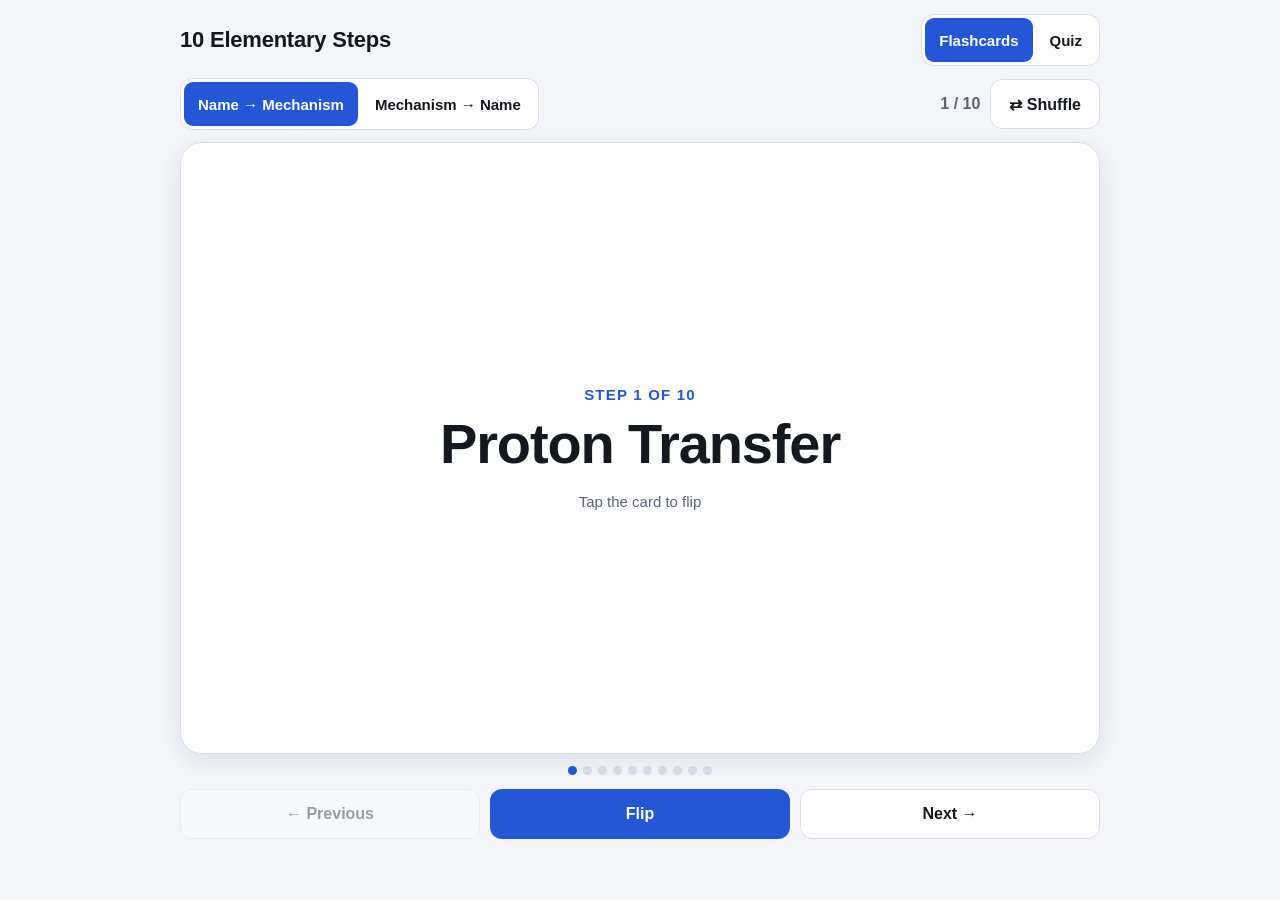
==== elementary-steps-flashcards.html @ 94fb48ea "Add Elementary Steps flashcard app Offline single-file HTML flashcards and multiple-choice quiz for " ====
<!DOCTYPE html>
<html lang="en">
<head>
<meta charset="utf-8">
<meta name="viewport" content="width=device-width, initial-scale=1, viewport-fit=cover">
<meta name="apple-mobile-web-app-capable" content="yes">
<meta name="apple-mobile-web-app-title" content="Elementary Steps">
<title>Elementary Steps Flashcards</title>
<style>
:root{
  --bg:#f3f5f9; --panel:#fff; --ink:#14181f; --muted:#5b6575; --line:#d9dee8;
  --accent:#2457d6; --accent-ink:#fff; --good:#1f8a4c; --good-bg:#e1f5e9; --bad:#c0392b; --bad-bg:#fbe5e2;
  --shadow:0 6px 24px rgba(20,30,60,.10);
}
@media (prefers-color-scheme: dark){
  :root{ --bg:#0f131a; --panel:#1b212c; --ink:#eef1f6; --muted:#9aa5b8; --line:#2d3646;
    --accent:#6b93ff; --accent-ink:#0b1020; --good:#5fd08b; --good-bg:#16301f; --bad:#ff8a7a; --bad-bg:#3a1b17;
    --shadow:0 6px 24px rgba(0,0,0,.4);}
}
*{box-sizing:border-box;-webkit-tap-highlight-color:transparent}
html,body{margin:0;background:var(--bg);color:var(--ink);
  font-family:-apple-system,BlinkMacSystemFont,"SF Pro Text","Segoe UI",Roboto,sans-serif;}
body{min-height:100vh;padding:max(14px,env(safe-area-inset-top)) max(16px,env(safe-area-inset-right)) max(16px,env(safe-area-inset-bottom)) max(16px,env(safe-area-inset-left));}
.wrap{max-width:920px;margin:0 auto}
header{display:flex;flex-wrap:wrap;gap:10px;align-items:center;justify-content:space-between;margin-bottom:12px}
h1{font-size:22px;margin:0;letter-spacing:-.01em}
.seg{display:inline-flex;background:var(--panel);border:1px solid var(--line);border-radius:12px;padding:3px;gap:3px}
.seg button{border:0;background:transparent;color:var(--ink);font-weight:600;font-size:15px;font-family:inherit;padding:10px 14px;border-radius:9px;min-height:44px;cursor:pointer}
.seg button.on{background:var(--accent);color:var(--accent-ink)}
.bar{display:flex;flex-wrap:wrap;gap:10px;align-items:center;justify-content:space-between;margin-bottom:12px}
.btn{border:1px solid var(--line);background:var(--panel);color:var(--ink);font-weight:600;font-size:16px;font-family:inherit;border-radius:12px;padding:12px 18px;min-height:50px;cursor:pointer}
.btn:active{transform:scale(.98)}
.btn.primary{background:var(--accent);color:var(--accent-ink);border-color:transparent}
.btn[disabled]{opacity:.4}
.count{font-weight:700;color:var(--muted);font-variant-numeric:tabular-nums}
.dots{display:flex;gap:6px;justify-content:center;margin:12px 0 0}
.dots i{width:9px;height:9px;border-radius:50%;background:var(--line)}
.dots i.cur{background:var(--accent)}

/* flip card */
.scene{perspective:1400px;height:clamp(430px,68vh,640px)}
.card{position:relative;width:100%;height:100%;transform-style:preserve-3d;transition:transform .5s cubic-bezier(.3,.7,.2,1);cursor:pointer}
.card.flipped{transform:rotateY(180deg)}
.face{position:absolute;inset:0;background:var(--panel);border:1px solid var(--line);border-radius:22px;box-shadow:var(--shadow);
  backface-visibility:hidden;-webkit-backface-visibility:hidden;display:flex;flex-direction:column;overflow:hidden}
.face.back{transform:rotateY(180deg)}
.face .scroll{flex:1;overflow-y:auto;-webkit-overflow-scrolling:touch;padding:22px 26px;display:flex;flex-direction:column;align-items:center}
.face .center{margin:auto;text-align:center}
.num{font-size:15px;font-weight:700;color:var(--accent);letter-spacing:.08em;text-transform:uppercase}
.big{font-size:clamp(30px,6vw,56px);font-weight:800;letter-spacing:-.02em;line-height:1.1;margin:10px 0}
.hint{color:var(--muted);font-size:15px;margin-top:18px}
.name-sm{font-size:24px;font-weight:800;margin:2px 0 10px;text-align:center}
.draw{background:#fff;border-radius:14px;border:1px solid #e3e7ee;padding:6px;width:100%;max-width:640px}
.draw svg{width:100%;height:auto;display:block}
.desc{max-width:640px;margin-top:14px;font-size:18px;line-height:1.5;text-align:left;width:100%}
.desc p{margin:0 0 8px}
.desc .key{background:var(--good-bg);border-left:4px solid var(--good);padding:8px 12px;border-radius:8px;margin-top:8px;font-size:16px}
.navrow{display:flex;gap:10px;margin-top:14px}
.navrow .btn{flex:1}

/* quiz */
.qcard{background:var(--panel);border:1px solid var(--line);border-radius:22px;box-shadow:var(--shadow);padding:22px 26px}
.qprompt{font-size:20px;font-weight:700;margin:4px 0 14px;text-align:center}
.qdesc{font-size:20px;line-height:1.5;text-align:center;margin:10px auto 18px;max-width:680px}
.opts{display:grid;grid-template-columns:1fr 1fr;gap:12px;margin-top:16px}
@media (max-width:640px){.opts{grid-template-columns:1fr}}
.opt{border:2px solid var(--line);background:var(--panel);color:var(--ink);font-weight:700;font-size:18px;font-family:inherit;border-radius:14px;padding:16px;min-height:64px;text-align:left;cursor:pointer}
.opt.good{border-color:var(--good);background:var(--good-bg)}
.opt.bad{border-color:var(--bad);background:var(--bad-bg)}
.opt[disabled]{cursor:default}
.explain{margin-top:16px;padding:12px 14px;border-radius:12px;background:var(--bg);font-size:17px;line-height:1.5}
.score{font-size:64px;font-weight:800;text-align:center;margin:10px 0}
.missed{margin:10px auto;max-width:520px;padding-left:20px;font-size:18px;line-height:1.7}
.center-col{display:flex;flex-direction:column;align-items:center;gap:12px}
.hidden{display:none!important}
</style>
</head>
<body>
<!-- shared arrowhead markers (kept visible so Safari renders them in every card) -->
<svg width="0" height="0" style="position:absolute" aria-hidden="true">
  <defs>
    <marker id="ahR" viewBox="0 0 10 10" refX="9" refY="5" markerWidth="11" markerHeight="11" markerUnits="userSpaceOnUse" orient="auto-start-reverse"><path d="M0,1 L10,5 L0,9 z" fill="#d62828"/></marker>
    <marker id="ahK" viewBox="0 0 10 10" refX="9" refY="5" markerWidth="12" markerHeight="12" markerUnits="userSpaceOnUse" orient="auto-start-reverse"><path d="M0,1 L10,5 L0,9 z" fill="#111"/></marker>
    <marker id="ahG" viewBox="0 0 10 10" refX="9" refY="5" markerWidth="9" markerHeight="9" markerUnits="userSpaceOnUse" orient="auto-start-reverse"><path d="M0,1 L10,5 L0,9 z" fill="#6b705c"/></marker>
  </defs>
</svg>

<div class="wrap">
  <header>
    <h1>10 Elementary Steps</h1>
    <div class="seg" id="modeSeg">
      <button data-mode="study" class="on">Flashcards</button>
      <button data-mode="quiz">Quiz</button>
    </div>
  </header>

  <!-- STUDY -->
  <section id="study">
    <div class="bar">
      <div class="seg" id="dirSeg">
        <button data-dir="name" class="on">Name → Mechanism</button>
        <button data-dir="mech">Mechanism → Name</button>
      </div>
      <div style="display:flex;gap:10px;align-items:center">
        <span class="count" id="count">1 / 10</span>
        <button class="btn" id="shuffleBtn">⇄ Shuffle</button>
      </div>
    </div>
    <div class="scene"><div class="card" id="card">
      <div class="face front" id="front"></div>
      <div class="face back" id="back"></div>
    </div></div>
    <div class="dots" id="dots"></div>
    <div class="navrow">
      <button class="btn" id="prev">← Previous</button>
      <button class="btn primary" id="flip">Flip</button>
      <button class="btn" id="next">Next →</button>
    </div>
  </section>

  <!-- QUIZ -->
  <section id="quiz" class="hidden">
    <div class="bar">
      <span class="count" id="qcount"></span>
      <span class="count" id="qscore"></span>
    </div>
    <div class="qcard" id="qbody"></div>
  </section>
</div>

<script>
/* ---------- SVG drawing helpers ---------- */
const INK='#111', RED='#d62828', GRAY='#6b705c', BLUE='#0a6ebd', TEAL='#0a9396';
const T=(x,y,s,o={})=>`<text x="${x}" y="${y}" font-size="${o.s||15}" text-anchor="${o.a||'middle'}" fill="${o.c||INK}" font-weight="${o.w||400}"${o.i?' font-style="italic"':''}>${s}</text>`;
const A=(x,cy,s,c)=>`<text x="${x}" y="${cy+8}" font-size="23" text-anchor="middle" fill="${c||INK}" font-weight="500">${s}</text>`;
const B=(x1,y1,x2,y2)=>`<line x1="${x1}" y1="${y1}" x2="${x2}" y2="${y2}" stroke="${INK}" stroke-width="2.2" stroke-linecap="round"/>`;
const DBh=(x1,x2,y)=>B(x1,y-3.5,x2,y-3.5)+B(x1,y+3.5,x2,y+3.5);
const DBv=(x,y1,y2)=>B(x-3.5,y1,x-3.5,y2)+B(x+3.5,y1,x+3.5,y2);
const AR=d=>`<path d="${d}" fill="none" stroke="${RED}" stroke-width="2.4" stroke-linecap="round" marker-end="url(#ahR)"/>`;
const RX=(x1,x2,y)=>`<line x1="${x1}" y1="${y}" x2="${x2}" y2="${y}" stroke="${INK}" stroke-width="2.2" marker-end="url(#ahK)"/>`;
const LP=(x,y)=>`<circle cx="${x-4}" cy="${y}" r="2.3" fill="${INK}"/><circle cx="${x+4}" cy="${y}" r="2.3" fill="${INK}"/>`;
const CH=(x,y,sign)=>`<circle cx="${x}" cy="${y}" r="7.5" fill="#fff" stroke="${INK}" stroke-width="1.3"/><path d="M${x-3.6} ${y}H${x+3.6}${sign==='+'?`M${x} ${y-3.6}V${y+3.6}`:''}" stroke="${INK}" stroke-width="1.4" fill="none"/>`;
const PLUS=(x,y)=>T(x,y+8,'+',{s:24});
const NOTE=(tx,ty,fx,label,anchor)=>T(tx,ty,label,{s:14,c:GRAY,i:1,a:anchor||'middle'})+
  `<line x1="${fx[0]}" y1="${fx[1]}" x2="${fx[2]}" y2="${fx[3]}" stroke="${GRAY}" stroke-width="1.6" stroke-dasharray="3 3" marker-end="url(#ahG)"/>`;
const LBL=(x,y,s)=>T(x,y,s,{s:15,w:700});
const svg=(w,h,body)=>`<svg viewBox="0 0 ${w} ${h}" xmlns="http://www.w3.org/2000/svg" role="img">${body}</svg>`;

/* ---------- Diagrams ---------- */
const D={};

D.proton=()=>svg(600,175,
  A(55,95,'B')+LP(55,72)+CH(73,80,'-')+PLUS(108,95)+A(150,95,'H')+B(162,95,184,95)+A(196,95,'A')+
  AR('M 58 64 Q 105 14 148 78')+AR('M 173 91 Q 178 52 197 76')+
  RX(245,325,95)+
  A(385,95,'B')+B(397,95,419,95)+A(431,95,'H')+PLUS(478,95)+A(520,95,'A')+LP(520,72)+CH(538,80,'-')+
  LBL(55,145,'Base')+LBL(173,145,'Acid'));

D.sn2=()=>svg(600,180,
  A(50,95,'Nu')+LP(50,72)+CH(72,80,'-')+PLUS(105,95)+A(145,95,'R')+B(157,95,179,95)+A(191,95,'L')+
  AR('M 54 64 Q 100 14 143 78')+AR('M 168 91 Q 176 52 191 76')+
  NOTE(215,24,[225,32,200,70],'Leaving group','start')+
  RX(250,330,95)+
  A(385,95,'Nu')+B(401,95,425,95)+A(437,95,'R')+PLUS(480,95)+A(520,95,'L')+LP(520,72)+CH(538,80,'-')+
  LBL(50,145,'Nucleophile')+LBL(168,145,'Substrate')+T(168,163,'(Electrophile)',{s:14,w:700}));

D.coord=()=>svg(600,180,
  A(55,95,'B')+LP(55,72)+CH(73,80,'-')+PLUS(108,95)+
  A(165,95,'A')+CH(183,80,'+')+B(165,83,165,55)+B(156,103,136,120)+B(174,103,194,120)+
  AR('M 58 64 Q 105 18 158 80')+RX(255,335,95)+
  A(385,95,'B')+B(397,95,420,95)+A(432,95,'A')+B(432,83,432,55)+B(423,103,403,120)+B(441,103,461,120)+
  LBL(55,148,'Lewis base')+T(55,165,'(Nucleophile)',{s:14,w:700})+
  LBL(170,148,'Lewis acid')+T(170,165,'(Electrophile)',{s:14,w:700})+
  LBL(432,148,'Lewis adduct'));

D.heter=()=>svg(600,175,
  A(120,95,'R')+B(132,95,154,95)+A(166,95,'L')+
  AR('M 143 91 Q 148 54 166 76')+NOTE(250,30,[245,38,176,72],'Leaving group','start')+
  RX(235,315,95)+
  A(380,95,'R')+CH(397,80,'+')+PLUS(440,95)+A(480,95,'L')+LP(480,72)+CH(498,80,'-')+
  LBL(143,145,'Substrate'));

D.nucadd=()=>svg(600,180,
  A(55,100,'Nu')+LP(55,77)+CH(77,85,'-')+PLUS(112,100)+
  A(200,100,'C')+DBv(200,88,62)+A(200,48,'Z')+B(190,108,170,125)+B(210,108,230,125)+T(226,86,'δ+',{s:14,c:TEAL,w:700})+
  AR('M 58 70 Q 110 24 190 92')+AR('M 207 80 Q 226 64 212 50')+
  NOTE(285,24,[280,32,208,66],'Polar π bond','start')+
  RX(285,355,100)+
  A(470,48,'Z')+LP(470,25)+CH(488,33,'-')+B(470,61,470,88)+A(470,100,'C')+A(405,100,'Nu')+B(421,100,458,100)+B(481,108,501,125)+B(479,93,499,78)+
  LBL(55,152,'Nucleophile')+LBL(200,152,'Electrophile'));

D.nucelim=()=>svg(600,180,
  A(190,48,'Z')+LP(190,25)+CH(208,33,'-')+B(190,61,190,88)+A(190,100,'C')+B(180,108,160,125)+B(198,92,218,78)+B(200,108,222,122)+A(236,132,'L')+
  AR('M 185 22 Q 148 58 187 78')+AR('M 210 112 Q 240 102 238 122')+
  NOTE(310,160,[305,154,248,138],'Leaving group','start')+
  RX(285,355,100)+
  A(440,48,'Z')+DBv(440,62,88)+A(440,100,'C')+B(430,108,410,125)+B(450,108,470,125)+PLUS(505,100)+A(548,100,'L')+LP(548,77)+CH(566,85,'-')+
  NOTE(500,24,[490,32,448,64],'Polar π bond','start'));

D.e2=()=>svg(600,275,
  A(45,75,'B')+LP(45,52)+CH(63,60,'-')+PLUS(92,75)+
  A(125,75,'H')+B(138,75,158,75)+A(170,75,'C')+B(182,75,208,75)+A(220,75,'C')+B(232,75,254,75)+A(266,75,'L')+
  B(170,63,170,38)+B(170,87,170,112)+B(220,63,220,38)+B(220,87,220,112)+
  T(170,130,'β',{s:15,c:BLUE,w:700})+T(220,130,'α',{s:15,c:BLUE,w:700})+
  AR('M 48 46 Q 90 4 124 62')+AR('M 147 68 Q 168 30 192 68')+AR('M 243 68 Q 258 38 266 60')+
  NOTE(335,24,[330,30,274,58],'Leaving group','start')+
  `<path d="M 315 75 H 350 V 178" fill="none" stroke="${INK}" stroke-width="2.2" marker-end="url(#ahK)"/>`+
  LBL(45,152,'Base')+LBL(195,152,'Substrate')+
  A(45,225,'B')+B(57,225,80,225)+A(92,225,'H')+PLUS(137,225)+
  A(185,225,'C')+DBh(197,223,225)+A(235,225,'C')+B(185,213,185,188)+B(185,237,185,262)+B(235,213,235,188)+B(235,237,235,262)+
  PLUS(290,225)+A(330,225,'L')+LP(330,202)+CH(348,210,'-')+
  NOTE(210,172,[210,178,210,218],'New π bond'));

D.eladd=()=>svg(600,180,
  A(100,95,'C')+DBh(112,138,95)+A(150,95,'C')+B(92,86,74,68)+B(92,104,74,122)+B(158,86,176,68)+B(158,104,176,122)+
  PLUS(210,95)+A(255,95,'E')+CH(272,80,'+')+
  AR('M 125 88 Q 190 8 250 78')+NOTE(40,26,[85,34,118,84],'Nonpolar π bond','start')+
  RX(315,385,95)+
  A(430,95,'C')+CH(446,80,'+')+B(422,86,404,68)+B(422,104,404,122)+B(442,95,468,95)+A(480,95,'C')+B(480,83,480,60)+B(480,107,480,130)+B(492,95,514,95)+A(526,95,'E')+
  LBL(125,152,'Nucleophile')+LBL(255,152,'Electrophile'));

D.elelim=()=>svg(600,175,
  A(120,95,'C')+CH(136,80,'+')+B(112,86,94,68)+B(112,104,94,122)+B(132,95,158,95)+A(170,95,'C')+B(170,83,170,60)+B(170,107,170,130)+B(182,95,204,95)+A(216,95,'E')+
  AR('M 193 90 Q 164 40 143 84')+
  RX(265,335,95)+
  A(385,95,'C')+B(377,86,359,68)+B(377,104,359,122)+DBh(397,423,95)+A(435,95,'C')+B(443,86,461,68)+B(443,104,461,122)+
  PLUS(495,95)+A(535,95,'E')+CH(552,80,'+')+
  NOTE(410,28,[410,36,410,84],'Nonpolar π bond'));

const rearr=(cy,X,label)=>
  `<rect x="14" y="${cy-20}" width="142" height="40" rx="6" fill="#cdeaf6"/>`+T(85,cy+5,label,{s:15})+
  A(235,cy,'C')+CH(251,cy-15,'+')+B(227,cy-9,211,cy-25)+B(227,cy+9,211,cy+25)+B(247,cy,271,cy)+
  A(283,cy,'C')+B(283,cy-12,283,cy-27)+A(283,cy-40,X,BLUE)+B(283,cy+12,283,cy+34)+B(293,cy+7,311,cy+23)+
  AR(`M 281 ${cy-31} Q 262 ${cy-56} 240 ${cy-10}`)+
  RX(345,405,cy)+
  A(455,cy,'C')+B(447,cy-9,431,cy-25)+B(447,cy+9,431,cy+25)+B(455,cy-12,455,cy-27)+A(455,cy-40,X,BLUE)+B(467,cy,493,cy)+
  A(505,cy,'C')+CH(521,cy-15,'+')+B(505,cy+12,505,cy+34)+B(515,cy+7,533,cy+23);
D.rearr=()=>svg(600,255,rearr(80,'H','1,2-Hydride shift')+rearr(190,'R','1,2-Alkyl shift'));

/* ---------- Card data ---------- */
const STEPS=[
 {n:1,name:'Proton Transfer',d:'proton',
  desc:'A <b>base</b> uses a lone pair to pull an H⁺ off an <b>acid</b>. The H–A bond breaks and its electrons stay on A, giving the conjugate base :A⁻. A new B–H bond forms.',
  key:'Bond formed: B–H · Bond broken: H–A. Same arrows as every acid–base reaction.'},
 {n:2,name:'Bimolecular Nucleophilic Substitution (SN2)',short:'SN2',d:'sn2',
  desc:'A <b>nucleophile</b> attacks an electrophilic carbon with its lone pair while the <b>leaving group</b> leaves, all in <b>one concerted step</b> (backside attack, so the stereocenter inverts). Rate depends on both Nu and the substrate (bimolecular).',
  key:'Nu–R bond forms as R–L breaks, at the same time. Needs a good leaving group; best on methyl and primary carbons.'},
 {n:3,name:'Coordination',d:'coord',
  desc:'A <b>Lewis base</b> (nucleophile) donates a lone pair to an electron-poor <b>Lewis acid</b> (electrophile with an empty orbital), forming a new bond. The product is a <b>Lewis adduct</b>.',
  key:'Only bond formation, no bond breaks. Example: a nucleophile attacking a carbocation. It is the reverse of heterolysis.'},
 {n:4,name:'Heterolysis',d:'heter',
  desc:'A bond to a <b>leaving group</b> breaks unevenly: both bonding electrons go onto the leaving group. This makes a <b>carbocation</b> R⁺ and the anion :L⁻.',
  key:'Only bond breaking. The reverse of coordination. This is the slow first step of SN1 and E1.'},
 {n:5,name:'Nucleophilic Addition',d:'nucadd',
  desc:'A <b>nucleophile</b> attacks the electrophilic atom (δ+) of a <b>polar π bond</b> such as C=O. The π electrons move onto the more electronegative atom Z, which becomes an anion.',
  key:'The π bond is lost (becomes σ). Nu–C forms, and the carbon changes from trigonal planar to tetrahedral.'},
 {n:6,name:'Nucleophile Elimination',d:'nucelim',
  desc:'A lone pair on Z pushes back down to re-form the <b>polar π bond</b> (C=Z) while a <b>leaving group</b> departs from the carbon. The carbon goes from tetrahedral back to trigonal planar.',
  key:'The reverse of nucleophilic addition. Pairs with it in carbonyl substitution (add, then eliminate).'},
 {n:7,name:'Bimolecular Elimination (E2)',short:'E2',d:'e2',
  desc:'A <b>base</b> removes a β-hydrogen while the <b>leaving group</b> leaves the α-carbon, all in <b>one concerted step</b>. A new C=C π bond forms between the α and β carbons.',
  key:'Three arrows: base→H, C–H bond→new π bond, C–L bond→L. The H and L are anti-periplanar. Rate depends on base and substrate.'},
 {n:8,name:'Electrophilic Addition',d:'eladd',
  desc:'A nucleophilic <b>nonpolar π bond</b> (C=C) attacks an <b>electrophile</b> (E⁺). A new C–E σ bond forms and the other carbon is left as a <b>carbocation</b>.',
  key:'The π bond acts as the nucleophile. Example: HBr adding to an alkene (H⁺ is the electrophile).'},
 {n:9,name:'Electrophile Elimination',d:'elelim',
  desc:'The electrons in a C–E bond move to form a <b>nonpolar π bond</b> with the adjacent <b>carbocation</b>, and E leaves as E⁺ (often a proton).',
  key:'The reverse of electrophilic addition. This is the second step of E1: lose H⁺ next to a carbocation to make an alkene.'},
 {n:10,name:'Carbocation Rearrangements',d:'rearr',
  desc:'A neighboring <b>H (1,2-hydride shift)</b> or <b>alkyl group (1,2-alkyl shift)</b> moves with its bonding pair of electrons to the adjacent carbocation. The positive charge moves to the neighboring carbon.',
  key:'Usually happens when it gives a more stable carbocation (e.g. secondary → tertiary).'}
];
STEPS.forEach(s=>s.svg=D[s.d]());

/* ---------- State ---------- */
const $=id=>document.getElementById(id);
let order=STEPS.map((_,i)=>i), idx=0, dir='name', flipped=false;

/* ---------- Flashcards ---------- */
function frontHTML(s){
  return dir==='name'
   ? `<div class="scroll"><div class="center"><div class="num">Step ${s.n} of 10</div><div class="big">${s.name}</div><div class="hint">Tap the card to flip</div></div></div>`
   : `<div class="scroll"><div class="num">Which elementary step is this?</div><div class="center" style="width:100%;display:flex;flex-direction:column;align-items:center"><div class="draw">${s.svg}</div><div class="hint">Tap the card to flip</div></div></div>`;
}
function backHTML(s){
  return dir==='name'
   ? `<div class="scroll"><div class="num">${s.short?s.short+' · ':''}Step ${s.n}</div><div class="draw" style="margin-top:8px">${s.svg}</div><div class="desc"><p>${s.desc}</p><div class="key">${s.key}</div></div></div>`
   : `<div class="scroll"><div class="num">Step ${s.n}</div><div class="name-sm">${s.name}</div><div class="desc"><p>${s.desc}</p><div class="key">${s.key}</div></div></div>`;
}
function render(animateBack){
  const s=STEPS[order[idx]];
  const paint=()=>{
    $('front').innerHTML=frontHTML(s); $('back').innerHTML=backHTML(s);
    $('count').textContent=`${idx+1} / ${STEPS.length}`;
    $('dots').innerHTML=order.map((_,i)=>`<i class="${i===idx?'cur':''}"></i>`).join('');
    $('prev').disabled=idx===0; $('next').disabled=idx===STEPS.length-1;
  };
  if(animateBack&&flipped){ setFlip(false); setTimeout(paint,260); } else paint();
}
function setFlip(v){flipped=v;$('card').classList.toggle('flipped',v);$('flip').textContent=v?'Flip back':'Flip';}
function go(d){const n=idx+d; if(n<0||n>=STEPS.length)return; idx=n; render(true);}
$('card').addEventListener('click',()=>setFlip(!flipped));
$('flip').addEventListener('click',()=>setFlip(!flipped));
$('prev').addEventListener('click',()=>go(-1));
$('next').addEventListener('click',()=>go(1));
$('shuffleBtn').addEventListener('click',()=>{
  const sh=[...order]; for(let i=sh.length-1;i>0;i--){const j=Math.floor(Math.random()*(i+1));[sh[i],sh[j]]=[sh[j],sh[i]];}
  order=sh; idx=0; render(true);
});
$('dirSeg').addEventListener('click',e=>{
  const b=e.target.closest('button'); if(!b)return; dir=b.dataset.dir;
  [...$('dirSeg').children].forEach(x=>x.classList.toggle('on',x===b));
  setFlip(false); render(false);
});
document.addEventListener('keydown',e=>{
  if($('study').classList.contains('hidden'))return;
  if(e.key==='ArrowRight')go(1); else if(e.key==='ArrowLeft')go(-1); else if(e.key===' '){e.preventDefault();setFlip(!flipped);}
});
/* swipe */
let tx=null,ty=null;
$('card').addEventListener('touchstart',e=>{tx=e.touches[0].clientX;ty=e.touches[0].clientY;},{passive:true});
$('card').addEventListener('touchend',e=>{
  if(tx===null)return; const dx=e.changedTouches[0].clientX-tx, dy=e.changedTouches[0].clientY-ty; tx=null;
  if(Math.abs(dx)>70&&Math.abs(dx)>Math.abs(dy)*1.5){ e.preventDefault(); go(dx<0?1:-1); }
});

/* ---------- Quiz ---------- */
let Q=[], qi=0, score=0, missed=[], answered=false;
const shuffle=a=>{a=[...a];for(let i=a.length-1;i>0;i--){const j=Math.floor(Math.random()*(i+1));[a[i],a[j]]=[a[j],a[i]];}return a;};
function startQuiz(list){
  Q=shuffle(list).map(s=>({s,type:Math.random()<.5?'draw':'desc',opts:shuffle([s,...shuffle(STEPS.filter(x=>x!==s)).slice(0,3)])}));
  qi=0;score=0;missed=[];renderQ();
}
function renderQ(){
  const body=$('qbody');
  if(qi>=Q.length){
    $('qcount').textContent='Done'; $('qscore').textContent=`${score} / ${Q.length}`;
    body.innerHTML=`<div class="center-col"><div class="num">Quiz complete</div><div class="score">${score} / ${Q.length}</div>
      ${missed.length?`<div style="font-weight:700">Review these:</div><ul class="missed">${missed.map(m=>`<li>${m.n}. ${m.name}</li>`).join('')}</ul>`:'<div style="font-size:20px">Perfect score! 🎉</div>'}
      <div style="display:flex;gap:10px;flex-wrap:wrap;justify-content:center">
        ${missed.length?'<button class="btn primary" id="retryMissed">Retry missed</button>':''}
        <button class="btn ${missed.length?'':'primary'}" id="restartQ">New quiz (all 10)</button>
        <button class="btn" id="toCards">Back to flashcards</button></div></div>`;
    if(missed.length)$('retryMissed').onclick=()=>startQuiz(missed);
    $('restartQ').onclick=()=>startQuiz(STEPS);
    $('toCards').onclick=()=>setMode('study');
    return;
  }
  const q=Q[qi]; answered=false;
  $('qcount').textContent=`Question ${qi+1} / ${Q.length}`; $('qscore').textContent=`Score: ${score}`;
  const prompt=q.type==='draw'
    ?`<div class="qprompt">Which elementary step is shown?</div><div class="draw" style="margin:0 auto">${q.s.svg}</div>`
    :`<div class="qprompt">Which elementary step is described?</div><div class="qdesc">${q.s.desc.replace(/\(SN2\)|\(E2\)/g,'')}</div>`;
  body.innerHTML=prompt+`<div class="opts">${q.opts.map((o,i)=>`<button class="opt" data-i="${i}">${o.name}</button>`).join('')}</div><div id="fb"></div>`;
  body.querySelectorAll('.opt').forEach(b=>b.addEventListener('click',()=>answer(+b.dataset.i)));
}
function answer(i){
  if(answered)return; answered=true;
  const q=Q[qi], ok=q.opts[i]===q.s;
  document.querySelectorAll('.opt').forEach((b,k)=>{b.disabled=true; if(q.opts[k]===q.s)b.classList.add('good'); else if(k===i)b.classList.add('bad');});
  if(ok)score++; else if(!missed.includes(q.s))missed.push(q.s);
  $('qscore').textContent=`Score: ${score}`;
  $('fb').innerHTML=`<div class="explain"><b>${ok?'Correct!':'Not quite.'}</b> ${q.type==='draw'?`This is <b>${q.s.name}</b>. ${q.s.desc}`:q.s.key}</div>
    <div style="margin-top:12px"><button class="btn primary" style="width:100%" id="nextQ">${qi===Q.length-1?'See results':'Next question →'}</button></div>`;
  $('nextQ').onclick=()=>{qi++;renderQ();window.scrollTo({top:0});};
  $('fb').scrollIntoView({behavior:'smooth',block:'nearest'});
}

/* ---------- Mode switch ---------- */
function setMode(m){
  [...$('modeSeg').children].forEach(x=>x.classList.toggle('on',x.dataset.mode===m));
  $('study').classList.toggle('hidden',m!=='study'); $('quiz').classList.toggle('hidden',m!=='quiz');
  if(m==='quiz')startQuiz(STEPS);
}
$('modeSeg').addEventListener('click',e=>{const b=e.target.closest('button'); if(b)setMode(b.dataset.mode);});

render(false);
</script>
</body>
</html>
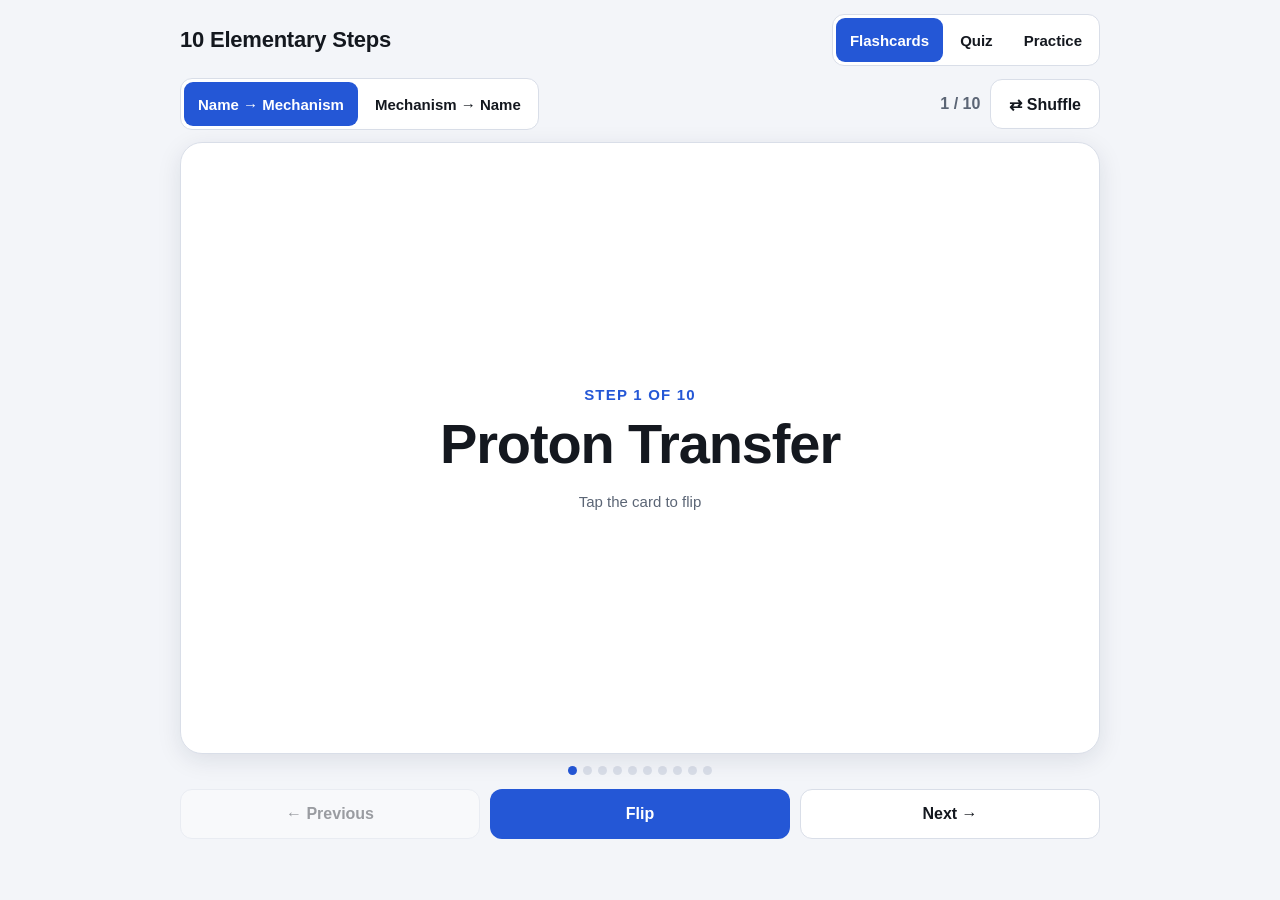
==== commit b49fe836: "Add Practice tab with 10 real SN1/SN2/E1/E2 reactions Order-the-steps and name-the-step modes built " ====
--- a/elementary-steps-flashcards.html
+++ b/elementary-steps-flashcards.html
@@ -73,6 +73,27 @@
 .missed{margin:10px auto;max-width:520px;padding-left:20px;font-size:18px;line-height:1.7}
 .center-col{display:flex;flex-direction:column;align-items:center;gap:12px}
 .hidden{display:none!important}
+
+/* practice reactions */
+.opt[disabled],.slot[disabled]{opacity:1;color:var(--ink);-webkit-text-fill-color:currentColor}
+.rt{font-size:22px;font-weight:800;text-align:center;margin:4px 0;text-wrap:balance}
+.rsub{color:var(--muted);text-align:center;font-size:16px;margin:2px 0 8px}
+.eq{font-size:clamp(18px,3.2vw,26px);text-align:center;background:var(--bg);border:1px solid var(--line);border-radius:12px;padding:16px 14px;margin:10px 0;overflow-x:auto;line-height:1.5}
+.slots{display:flex;flex-direction:column;gap:8px;margin:14px 0}
+.slot{display:flex;gap:12px;align-items:center;border:2px dashed var(--line);background:transparent;color:var(--muted);font-weight:600;font-size:17px;font-family:inherit;min-height:56px;border-radius:12px;padding:10px 14px;text-align:left;cursor:pointer;width:100%}
+.slot.filled{border-style:solid;border-color:var(--accent);color:var(--ink);font-weight:700;background:var(--panel)}
+.slot.good{border-color:var(--good);background:var(--good-bg);color:var(--ink)}
+.slot.bad{border-color:var(--bad);background:var(--bad-bg);color:var(--ink)}
+.sn{flex:none;width:28px;height:28px;border-radius:50%;background:var(--line);color:var(--ink);display:inline-flex;align-items:center;justify-content:center;font-size:15px;font-weight:800}
+.bank{display:flex;flex-wrap:wrap;gap:10px;margin:8px 0 14px}
+.chip{border:2px solid var(--line);background:var(--panel);color:var(--ink);font-weight:700;font-size:17px;font-family:inherit;border-radius:999px;padding:12px 18px;min-height:50px;cursor:pointer}
+.chip[disabled]{opacity:.3;cursor:default}
+.answer-row{display:flex;gap:10px;flex-wrap:wrap}
+.answer-row .btn{flex:1;min-width:140px}
+.review{margin-top:16px;display:flex;flex-direction:column;gap:10px}
+.review .st{background:var(--bg);border-radius:12px;padding:12px 14px;font-size:16px;line-height:1.45}
+.review .st b{display:block;font-size:17px}
+.review .st .eq{margin:8px 0;font-size:clamp(16px,2.6vw,21px);padding:10px}
 </style>
 </head>
 <body>
@@ -91,6 +112,7 @@
     <div class="seg" id="modeSeg">
       <button data-mode="study" class="on">Flashcards</button>
       <button data-mode="quiz">Quiz</button>
+      <button data-mode="practice">Practice</button>
     </div>
   </header>
 
@@ -125,6 +147,18 @@
       <span class="count" id="qscore"></span>
     </div>
     <div class="qcard" id="qbody"></div>
+  </section>
+
+  <!-- PRACTICE REACTIONS -->
+  <section id="practice" class="hidden">
+    <div class="bar">
+      <div class="seg" id="pracSeg">
+        <button data-p="order" class="on">Order the steps</button>
+        <button data-p="name">Name the step</button>
+      </div>
+      <div style="display:flex;gap:14px;flex-wrap:wrap"><span class="count" id="pcount"></span><span class="count" id="pscore"></span></div>
+    </div>
+    <div class="qcard" id="pbody"></div>
   </section>
 </div>
 
@@ -324,55 +358,181 @@
   if(Math.abs(dx)>70&&Math.abs(dx)>Math.abs(dy)*1.5){ e.preventDefault(); go(dx<0?1:-1); }
 });
 
-/* ---------- Quiz ---------- */
-let Q=[], qi=0, score=0, missed=[], answered=false;
+/* ---------- Practice reaction data ---------- */
+/* s = elementary step number (1-10) as listed in the flashcards */
+const REACTIONS=[
+ {title:'Methyl bromide + ammonia',cond:'CH₃Br + 2 NH₃ → CH₃NH₂ + NH₄⁺ Br⁻',steps:[
+  {s:2,eq:'NH₃ + CH₃–Br → CH₃–NH₃⁺ + Br⁻',why:'The lone pair on N attacks the methyl carbon while Br⁻ leaves, all in one step.'},
+  {s:1,eq:'CH₃–NH₃⁺ + NH₃ → CH₃–NH₂ + NH₄⁺',why:'A second NH₃ acts as a base and removes H⁺ from the ammonium ion.'}]},
+ {title:'Ethanol + HBr',cond:'CH₃CH₂OH + HBr → CH₃CH₂Br + H₂O',steps:[
+  {s:1,eq:'CH₃CH₂–OH + H–Br → CH₃CH₂–OH₂⁺ + Br⁻',why:'OH⁻ is a poor leaving group. Protonating it makes H₂O, a good one.'},
+  {s:2,eq:'Br⁻ + CH₃CH₂–OH₂⁺ → CH₃CH₂–Br + H₂O',why:'Primary carbon, so Br⁻ attacks from the back as water leaves, in one step.'}]},
+ {title:'Williamson ether synthesis',cond:'CH₃CH₂OH, NaH; then CH₃I → CH₃CH₂OCH₃',steps:[
+  {s:1,eq:'CH₃CH₂–OH + H⁻ → CH₃CH₂–O⁻ + H₂',why:'Hydride is a strong base. It takes H⁺ from the alcohol to make the alkoxide nucleophile.'},
+  {s:2,eq:'CH₃CH₂–O⁻ + CH₃–I → CH₃CH₂–O–CH₃ + I⁻',why:'The alkoxide attacks the methyl carbon while iodide leaves, in one step.'}]},
+ {title:'tert-Butyl bromide in water',cond:'(CH₃)₃CBr + H₂O → (CH₃)₃COH + HBr',steps:[
+  {s:4,eq:'(CH₃)₃C–Br → (CH₃)₃C⁺ + Br⁻',why:'The tertiary C–Br bond breaks unevenly and makes a stable tertiary carbocation. This is the slow step.'},
+  {s:3,eq:'(CH₃)₃C⁺ + H₂O → (CH₃)₃C–OH₂⁺',why:'A lone pair on water bonds to the carbocation.'},
+  {s:1,eq:'(CH₃)₃C–OH₂⁺ + H₂O → (CH₃)₃C–OH + H₃O⁺',why:'A second water molecule removes H⁺ from the oxonium ion.'}]},
+ {title:'tert-Butyl alcohol + HCl',cond:'(CH₃)₃COH + HCl → (CH₃)₃CCl + H₂O',steps:[
+  {s:1,eq:'(CH₃)₃C–OH + H–Cl → (CH₃)₃C–OH₂⁺ + Cl⁻',why:'Protonation turns the poor leaving group OH into H₂O.'},
+  {s:4,eq:'(CH₃)₃C–OH₂⁺ → (CH₃)₃C⁺ + H₂O',why:'Water leaves with both bonding electrons, making the tertiary carbocation.'},
+  {s:3,eq:'(CH₃)₃C⁺ + Cl⁻ → (CH₃)₃C–Cl',why:'Chloride donates a lone pair to the carbocation (Lewis base + Lewis acid).'}]},
+ {title:'3-Methyl-2-butanol + HBr',cond:'(CH₃)₂CHCH(OH)CH₃ + HBr → (CH₃)₂C(Br)CH₂CH₃',steps:[
+  {s:1,eq:'(CH₃)₂CH–CH(OH)–CH₃ + H–Br → (CH₃)₂CH–CH(OH₂⁺)–CH₃ + Br⁻',why:'Protonate the OH so it can leave as water.'},
+  {s:4,eq:'(CH₃)₂CH–CH(OH₂⁺)–CH₃ → (CH₃)₂CH–CH⁺–CH₃ + H₂O',why:'Water leaves and a secondary carbocation forms.'},
+  {s:10,eq:'(CH₃)₂CH–CH⁺–CH₃ → (CH₃)₂C⁺–CH₂–CH₃',why:'A 1,2-hydride shift moves the cation from secondary to the more stable tertiary carbon.'},
+  {s:3,eq:'(CH₃)₂C⁺–CH₂CH₃ + Br⁻ → (CH₃)₂C(Br)–CH₂CH₃',why:'Bromide bonds to the tertiary carbocation. The Br ends up on the rearranged carbon.'}]},
+ {title:'2-Bromobutane + sodium ethoxide',cond:'CH₃CH(Br)CH₂CH₃ + CH₃CH₂O⁻, heat → 2-butene (major)',steps:[
+  {s:7,eq:'CH₃CH₂O⁻ + CH₃CH(Br)CH₂CH₃ → CH₃CH₂OH + CH₃CH=CHCH₃ + Br⁻',why:'A strong base removes a β-hydrogen as Br⁻ leaves, forming the C=C in one concerted step.'}]},
+ {title:'Ethanol + H₂SO₄ (170 °C)',cond:'CH₃CH₂OH → CH₂=CH₂ + H₂O',steps:[
+  {s:1,eq:'CH₃CH₂–OH + H₂SO₄ → CH₃CH₂–OH₂⁺ + HSO₄⁻',why:'Protonate the OH to make a good leaving group.'},
+  {s:7,eq:'HSO₄⁻ + CH₃CH₂–OH₂⁺ → H₂SO₄ + CH₂=CH₂ + H₂O',why:'A primary substrate cannot form a stable carbocation. The base removes a β-H as water leaves, in one concerted step.'}]},
+ {title:'Cyclohexanol + H₃PO₄, heat',cond:'C₆H₁₁OH → C₆H₁₀ + H₂O',steps:[
+  {s:1,eq:'C₆H₁₁–OH + H₃PO₄ → C₆H₁₁–OH₂⁺ + H₂PO₄⁻',why:'Protonate the OH to make a good leaving group.'},
+  {s:4,eq:'C₆H₁₁–OH₂⁺ → C₆H₁₁⁺ + H₂O',why:'Water leaves and a secondary carbocation forms.'},
+  {s:9,eq:'C₆H₁₁⁺ → C₆H₁₀ + H⁺',why:'The C–H bond next to the cation becomes the new π bond and H leaves as H⁺.'},
+  {s:1,eq:'H⁺ + H₂O → H₃O⁺',why:'The released proton is taken up by a base (here water). Check how your course counts this last step.'}]},
+ {title:'tert-Butyl bromide in hot ethanol (E1)',cond:'(CH₃)₃CBr → (CH₃)₂C=CH₂ + HBr',steps:[
+  {s:4,eq:'(CH₃)₃C–Br → (CH₃)₃C⁺ + Br⁻',why:'The tertiary C–Br bond breaks to give the carbocation. Same slow first step as SN1.'},
+  {s:9,eq:'(CH₃)₃C⁺ → (CH₃)₂C=CH₂ + H⁺',why:'A C–H bond next to the cation becomes the π bond and H leaves as H⁺.'},
+  {s:1,eq:'H⁺ + CH₃CH₂OH → CH₃CH₂OH₂⁺',why:'The solvent takes up the proton. Check how your course counts this last step.'}]}
+];
+const stepLabel=n=>STEPS[n-1].short||STEPS[n-1].name;
+
+/* ---------- Generic multiple-choice runner ---------- */
 const shuffle=a=>{a=[...a];for(let i=a.length-1;i>0;i--){const j=Math.floor(Math.random()*(i+1));[a[i],a[j]]=[a[j],a[i]];}return a;};
-function startQuiz(list){
-  Q=shuffle(list).map(s=>({s,type:Math.random()<.5?'draw':'desc',opts:shuffle([s,...shuffle(STEPS.filter(x=>x!==s)).slice(0,3)])}));
-  qi=0;score=0;missed=[];renderQ();
-}
-function renderQ(){
-  const body=$('qbody');
-  if(qi>=Q.length){
-    $('qcount').textContent='Done'; $('qscore').textContent=`${score} / ${Q.length}`;
-    body.innerHTML=`<div class="center-col"><div class="num">Quiz complete</div><div class="score">${score} / ${Q.length}</div>
-      ${missed.length?`<div style="font-weight:700">Review these:</div><ul class="missed">${missed.map(m=>`<li>${m.n}. ${m.name}</li>`).join('')}</ul>`:'<div style="font-size:20px">Perfect score! 🎉</div>'}
-      <div style="display:flex;gap:10px;flex-wrap:wrap;justify-content:center">
-        ${missed.length?'<button class="btn primary" id="retryMissed">Retry missed</button>':''}
-        <button class="btn ${missed.length?'':'primary'}" id="restartQ">New quiz (all 10)</button>
-        <button class="btn" id="toCards">Back to flashcards</button></div></div>`;
-    if(missed.length)$('retryMissed').onclick=()=>startQuiz(missed);
-    $('restartQ').onclick=()=>startQuiz(STEPS);
-    $('toCards').onclick=()=>setMode('study');
-    return;
+const choices=s=>shuffle([s,...shuffle(STEPS.filter(x=>x!==s)).slice(0,3)]);
+function runSet(o){
+  const body=o.body, qs=o.qs; let qi=0,score=0,missed=[],answered=false;
+  function render(){
+    if(qi>=qs.length){
+      o.count.textContent='Done'; o.score.textContent=`${score} / ${qs.length}`;
+      body.innerHTML=`<div class="center-col"><div class="num">${o.doneTitle||'Quiz complete'}</div><div class="score">${score} / ${qs.length}</div>
+        ${missed.length?`<div style="font-weight:700">Review these:</div><ul class="missed">${missed.map(m=>`<li>${m.label}</li>`).join('')}</ul>`:'<div style="font-size:20px">Perfect score! 🎉</div>'}
+        <div style="display:flex;gap:10px;flex-wrap:wrap;justify-content:center">
+          ${missed.length?'<button class="btn primary" id="retryMissed">Retry missed</button>':''}
+          <button class="btn ${missed.length?'':'primary'}" id="restartQ">New set</button>
+          <button class="btn" id="toCards">Back to flashcards</button></div></div>`;
+      if(missed.length)body.querySelector('#retryMissed').onclick=()=>runSet({...o,qs:shuffle(missed)});
+      body.querySelector('#restartQ').onclick=()=>runSet({...o,qs:o.again()});
+      body.querySelector('#toCards').onclick=()=>setMode('study');
+      return;
+    }
+    const q=qs[qi]; answered=false;
+    o.count.textContent=`Question ${qi+1} / ${qs.length}`; o.score.textContent=`Score: ${score}`;
+    body.innerHTML=q.prompt+`<div class="opts">${q.opts.map((t,i)=>`<button class="opt" data-i="${i}">${t}</button>`).join('')}</div><div id="fb"></div>`;
+    body.querySelectorAll('.opt').forEach(b=>b.addEventListener('click',()=>answer(+b.dataset.i)));
   }
-  const q=Q[qi]; answered=false;
-  $('qcount').textContent=`Question ${qi+1} / ${Q.length}`; $('qscore').textContent=`Score: ${score}`;
-  const prompt=q.type==='draw'
-    ?`<div class="qprompt">Which elementary step is shown?</div><div class="draw" style="margin:0 auto">${q.s.svg}</div>`
-    :`<div class="qprompt">Which elementary step is described?</div><div class="qdesc">${q.s.desc.replace(/\(SN2\)|\(E2\)/g,'')}</div>`;
-  body.innerHTML=prompt+`<div class="opts">${q.opts.map((o,i)=>`<button class="opt" data-i="${i}">${o.name}</button>`).join('')}</div><div id="fb"></div>`;
-  body.querySelectorAll('.opt').forEach(b=>b.addEventListener('click',()=>answer(+b.dataset.i)));
-}
-function answer(i){
-  if(answered)return; answered=true;
-  const q=Q[qi], ok=q.opts[i]===q.s;
-  document.querySelectorAll('.opt').forEach((b,k)=>{b.disabled=true; if(q.opts[k]===q.s)b.classList.add('good'); else if(k===i)b.classList.add('bad');});
-  if(ok)score++; else if(!missed.includes(q.s))missed.push(q.s);
-  $('qscore').textContent=`Score: ${score}`;
-  $('fb').innerHTML=`<div class="explain"><b>${ok?'Correct!':'Not quite.'}</b> ${q.type==='draw'?`This is <b>${q.s.name}</b>. ${q.s.desc}`:q.s.key}</div>
-    <div style="margin-top:12px"><button class="btn primary" style="width:100%" id="nextQ">${qi===Q.length-1?'See results':'Next question →'}</button></div>`;
-  $('nextQ').onclick=()=>{qi++;renderQ();window.scrollTo({top:0});};
-  $('fb').scrollIntoView({behavior:'smooth',block:'nearest'});
+  function answer(i){
+    if(answered)return; answered=true;
+    const q=qs[qi], ok=i===q.ans;
+    body.querySelectorAll('.opt').forEach((b,k)=>{b.disabled=true; if(k===q.ans)b.classList.add('good'); else if(k===i)b.classList.add('bad');});
+    if(ok)score++; else missed.push(q);
+    o.score.textContent=`Score: ${score}`;
+    body.querySelector('#fb').innerHTML=`<div class="explain"><b>${ok?'Correct!':'Not quite.'}</b> ${q.explain}</div>
+      <div style="margin-top:12px"><button class="btn primary" style="width:100%" id="nextQ">${qi===qs.length-1?'See results':'Next question →'}</button></div>`;
+    body.querySelector('#nextQ').onclick=()=>{qi++;render();window.scrollTo({top:0});};
+    body.querySelector('#fb').scrollIntoView({behavior:'smooth',block:'nearest'});
+  }
+  render();
+}
+
+/* ---------- Quiz (the 10 steps) ---------- */
+const makeStepQs=()=>shuffle(STEPS).map(s=>{
+  const draw=Math.random()<.5, opts=choices(s);
+  return {
+    prompt:draw?`<div class="qprompt">Which elementary step is shown?</div><div class="draw" style="margin:0 auto">${s.svg}</div>`
+              :`<div class="qprompt">Which elementary step is described?</div><div class="qdesc">${s.desc.replace(/\(SN2\)|\(E2\)/g,'')}</div>`,
+    opts:opts.map(o=>o.name), ans:opts.indexOf(s),
+    explain:draw?`This is <b>${s.name}</b>. ${s.desc}`:s.key, label:`${s.n}. ${s.name}`};
+});
+const startQuiz=()=>runSet({body:$('qbody'),count:$('qcount'),score:$('qscore'),qs:makeStepQs(),again:makeStepQs});
+
+/* ---------- Practice: name the step ---------- */
+const makeNameQs=()=>{
+  const all=[]; REACTIONS.forEach(r=>r.steps.forEach((st,i)=>all.push({r,st,i})));
+  return shuffle(all).slice(0,10).map(({r,st,i})=>{
+    const s=STEPS[st.s-1], opts=choices(s);
+    return {prompt:`<div class="qprompt">Which elementary step is this?</div><div class="rt">${r.title}</div><div class="rsub">${r.cond}</div><div class="eq">${st.eq}</div><div class="rsub">Step ${i+1} of ${r.steps.length} in this reaction</div>`,
+      opts:opts.map(o=>o.name), ans:opts.indexOf(s), explain:`<b>${s.name}.</b> ${st.why}`, label:`${s.name} (${r.title})`};
+  });
+};
+const startName=()=>runSet({body:$('pbody'),count:$('pcount'),score:$('pscore'),qs:makeNameQs(),again:makeNameQs,doneTitle:'Practice complete'});
+
+/* ---------- Practice: order the steps ---------- */
+function startOrder(listIn){
+  const list=listIn||shuffle(REACTIONS.filter(r=>r.steps.length>1));
+  let i=0,score=0,missed=[]; const body=$('pbody');
+  function show(){
+    if(i>=list.length){
+      $('pcount').textContent='Done'; $('pscore').textContent=`${score} / ${list.length}`;
+      body.innerHTML=`<div class="center-col"><div class="num">Practice complete</div><div class="score">${score} / ${list.length}</div>
+        ${missed.length?`<div style="font-weight:700">Review these:</div><ul class="missed">${missed.map(m=>`<li>${m.title}</li>`).join('')}</ul>`:'<div style="font-size:20px">Perfect score! 🎉</div>'}
+        <div style="display:flex;gap:10px;flex-wrap:wrap;justify-content:center">
+          ${missed.length?'<button class="btn primary" id="rm">Retry missed</button>':''}
+          <button class="btn ${missed.length?'':'primary'}" id="rs">New set</button>
+          <button class="btn" id="rc">Back to flashcards</button></div></div>`;
+      body.onclick=null;
+      if(missed.length)body.querySelector('#rm').onclick=()=>startOrder(shuffle(missed));
+      body.querySelector('#rs').onclick=()=>startOrder();
+      body.querySelector('#rc').onclick=()=>setMode('study');
+      return;
+    }
+    const r=list[i], n=r.steps.length;
+    const used=new Set(r.steps.map(x=>x.s));
+    const extra=shuffle(STEPS.filter(x=>!used.has(x.n)))[0];
+    const bank=shuffle([...r.steps.map((x,k)=>({id:'a'+k,s:x.s})),{id:'x',s:extra.n}]);
+    let picks=[], checked=false, allOk=false;
+    $('pcount').textContent=`Reaction ${i+1} / ${list.length}`; $('pscore').textContent=`Score: ${score}`;
+    function draw(){
+      const slots=Array.from({length:n},(_,k)=>{
+        const p=picks[k], ok=checked&&p&&p.s===r.steps[k].s;
+        return `<button class="slot ${p?'filled':''} ${checked?(ok?'good':'bad'):''}" data-k="${k}" ${checked?'disabled':''}><span class="sn">${k+1}</span>${p?stepLabel(p.s):'Tap a step below'}</button>`;
+      }).join('');
+      const chips=bank.map(b=>`<button class="chip" data-id="${b.id}" ${checked||picks.some(p=>p.id===b.id)?'disabled':''}>${stepLabel(b.s)}</button>`).join('');
+      let tail;
+      if(!checked){
+        tail=`<div class="answer-row"><button class="btn" id="clr" ${picks.length?'':'disabled'}>Clear</button><button class="btn primary" id="chk" ${picks.length===n?'':'disabled'}>Check answer</button></div>`;
+      }else{
+        tail=`<div class="explain"><b>${allOk?'Correct!':'Not quite.'}</b> ${allOk?'':`The correct order is below. “${stepLabel(extra.n)}” was the extra step and does not happen in this reaction.`}</div>
+          <div class="review">${r.steps.map((x,k)=>`<div class="st"><b>${k+1}. ${STEPS[x.s-1].name}</b><div class="eq">${x.eq}</div>${x.why}</div>`).join('')}</div>
+          <div style="margin-top:12px"><button class="btn primary" style="width:100%" id="nx">${i===list.length-1?'See results':'Next reaction →'}</button></div>`;
+      }
+      body.innerHTML=`<div class="rt">${r.title}</div><div class="rsub">${r.cond}</div>
+        <div class="qprompt" style="margin-top:12px">Put the ${n} elementary steps in order.<div class="rsub" style="margin:4px 0 0">One extra step in the bank does not belong.</div></div>
+        <div class="slots">${slots}</div><div class="bank">${chips}</div>${tail}`;
+    }
+    body.onclick=e=>{
+      const t=e.target.closest('button'); if(!t||t.disabled)return;
+      if(t.classList.contains('chip')&&picks.length<n){picks.push(bank.find(b=>b.id===t.dataset.id));draw();}
+      else if(t.classList.contains('slot')){picks.splice(+t.dataset.k,1);draw();}
+      else if(t.id==='clr'){picks=[];draw();}
+      else if(t.id==='chk'){
+        checked=true; allOk=picks.every((p,k)=>p.s===r.steps[k].s);
+        if(allOk)score++; else missed.push(r);
+        $('pscore').textContent=`Score: ${score}`; draw(); body.querySelector('.explain').scrollIntoView({behavior:'smooth',block:'nearest'});
+      }
+      else if(t.id==='nx'){i++;show();window.scrollTo({top:0});}
+    };
+    draw();
+  }
+  show();
 }
 
 /* ---------- Mode switch ---------- */
+let pracMode='order';
+function startPractice(){ pracMode==='order'?startOrder():startName(); }
 function setMode(m){
   [...$('modeSeg').children].forEach(x=>x.classList.toggle('on',x.dataset.mode===m));
-  $('study').classList.toggle('hidden',m!=='study'); $('quiz').classList.toggle('hidden',m!=='quiz');
-  if(m==='quiz')startQuiz(STEPS);
+  ['study','quiz','practice'].forEach(id=>$(id).classList.toggle('hidden',id!==m));
+  if(m==='quiz')startQuiz(); else if(m==='practice')startPractice();
 }
 $('modeSeg').addEventListener('click',e=>{const b=e.target.closest('button'); if(b)setMode(b.dataset.mode);});
+$('pracSeg').addEventListener('click',e=>{
+  const b=e.target.closest('button'); if(!b)return; pracMode=b.dataset.p;
+  [...$('pracSeg').children].forEach(x=>x.classList.toggle('on',x===b)); startPractice();
+});
 
 render(false);
 </script>
